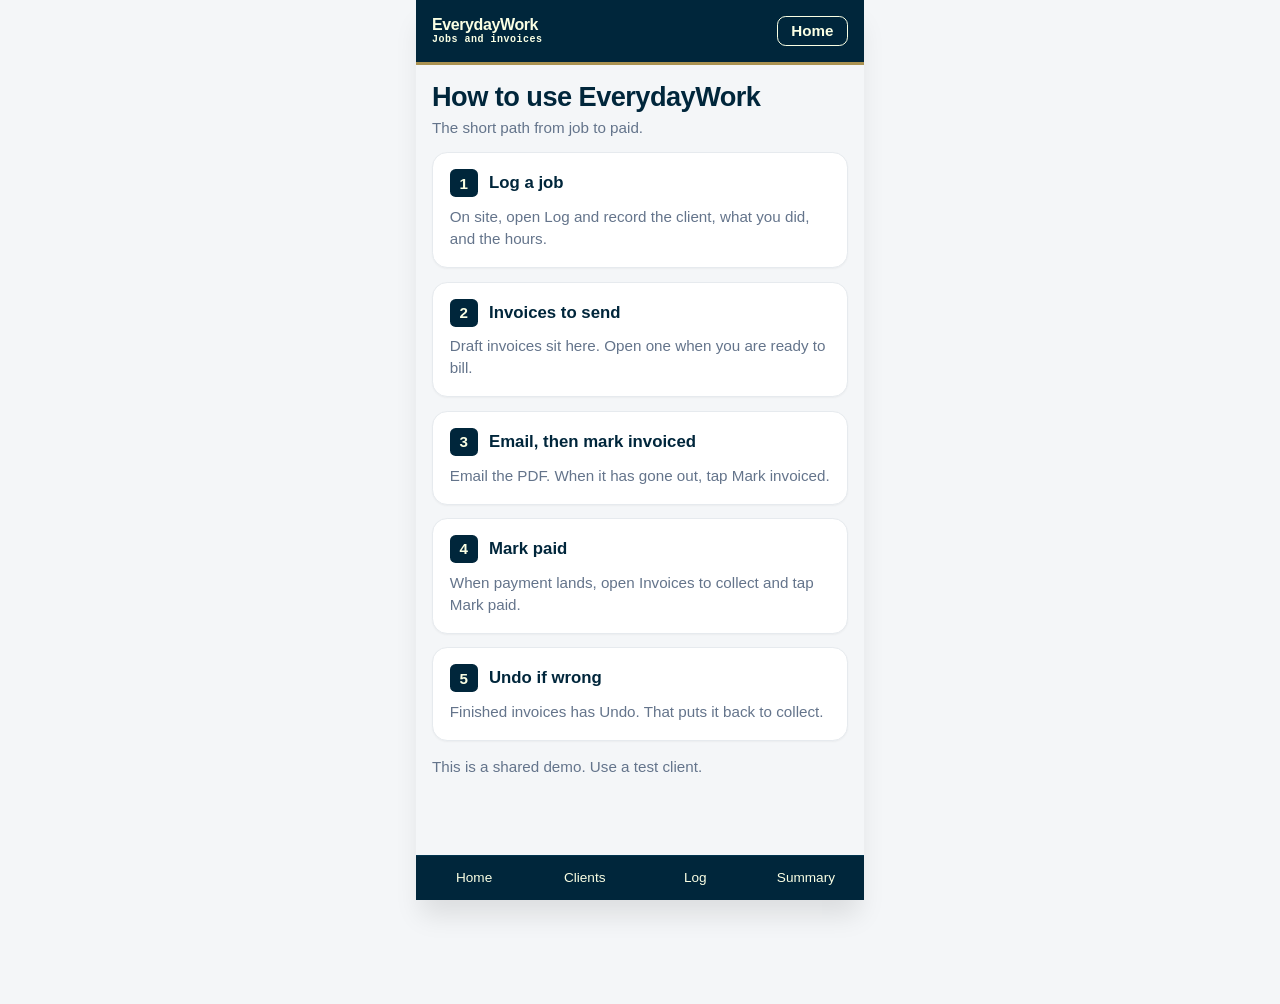
==== help.html @ bea8a46f "Merge branch 'main' into cursor/home-confirm-empty-7c6b" ====
<!DOCTYPE html>
<html lang="en">
<head>
  <meta charset="UTF-8">
  <title>How to use EverydayWork</title>
  <meta name="viewport" content="width=device-width, initial-scale=1, maximum-scale=1, user-scalable=no, viewport-fit=cover">
  <link rel="stylesheet" href="style.css?v=20">
</head>
<body>
  <div class="shell">
    <header>
      <div>
        <h1>EverydayWork</h1>
        <p>Jobs and invoices</p>
      </div>
      <div class="status-box">
        <a class="help-chip" href="index.html">Home</a>
      </div>
    </header>

    <main>
      <div class="help-page">
        <h2 class="page-title">How to use EverydayWork</h2>
        <p class="page-lead">The short path from job to paid.</p>
        <ol class="help-steps">
          <li class="help-step">
            <div class="help-step-head">
              <span class="help-num">1</span>
              <h3>Log a job</h3>
            </div>
            <p>On site, open Log and record the client, what you did, and the hours.</p>
          </li>
          <li class="help-step">
            <div class="help-step-head">
              <span class="help-num">2</span>
              <h3>Invoices to send</h3>
            </div>
            <p>Draft invoices sit here. Open one when you are ready to bill.</p>
          </li>
          <li class="help-step">
            <div class="help-step-head">
              <span class="help-num">3</span>
              <h3>Email, then mark invoiced</h3>
            </div>
            <p>Email the PDF. When it has gone out, tap Mark invoiced.</p>
          </li>
          <li class="help-step">
            <div class="help-step-head">
              <span class="help-num">4</span>
              <h3>Mark paid</h3>
            </div>
            <p>When payment lands, open Invoices to collect and tap Mark paid.</p>
          </li>
          <li class="help-step">
            <div class="help-step-head">
              <span class="help-num">5</span>
              <h3>Undo if wrong</h3>
            </div>
            <p>Finished invoices has Undo. That puts it back to collect.</p>
          </li>
        </ol>
        <p class="page-lead help-note">This is a shared demo. Use a test client.</p>
      </div>
    </main>

    <nav>
      <a href="index.html">Home</a>
      <a href="index.html">Clients</a>
      <a href="index.html">Log</a>
      <a href="index.html">Summary</a>
    </nav>
  </div>
</body>
</html>
---- style.css ----
[x-cloak] { display: none !important; }
body { font-family: -apple-system, BlinkMacSystemFont, "Segoe UI", Roboto, Arial, sans-serif; background-color: #f4f6f8; margin: 0; padding-bottom: 6.5rem; color: #1e293b; -webkit-font-smoothing: antialiased; }
.shell { max-width: 28rem; margin: 0 auto; min-height: 100vh; flex-direction: column; display: flex; background-color: #f4f6f8; box-shadow: 0 20px 25px -5px rgb(0 0 0 / 0.1); }
header { background-color: #00263B; color: #FAFFE4; padding: 1rem; display: flex; justify-content: space-between; align-items: center; flex-wrap: wrap; gap: 0.35rem 0.75rem; position: sticky; top: 0; z-index: 50; border-bottom: 3px solid #AA9251; }
.wait-label { flex: 1 0 100%; margin: 0; font-size: 0.75rem; font-weight: 700; color: #FAFFE4; font-family: inherit; line-height: 1.4; overflow-wrap: anywhere; }
header h1 { margin: 0; font-size: 1rem; font-weight: 700; letter-spacing: -0.025em; }
header p { margin: 0; font-size: 10px; color: #FAFFE4; font-family: monospace; font-weight: bold; letter-spacing: 0.05em; }
.status-box { display: flex; align-items: center; gap: 0.35rem; }
header .icon-btn { width: auto; background: transparent; color: #FAFFE4; border: 0; padding: 0.35rem; display: flex; align-items: center; justify-content: center; border-radius: 0.5rem; }
header a.icon-btn { text-decoration: none; }
header .icon-btn.cog-on { background: #01344f; }
header .help-mark { width: 1.9rem; height: 1.9rem; padding: 0; font-size: 1.25rem; font-weight: 700; line-height: 1; }
header .help-chip { display: inline-flex; align-items: center; justify-content: center; border: 1.5px solid #FAFFE4; color: #FAFFE4; background: transparent; border-radius: 0.55rem; padding: 0.4rem 0.85rem; font-size: 0.95rem; font-weight: 600; line-height: 1; text-decoration: none; }
header .icon-btn.cog-ring { width: 2.15rem; height: 2.15rem; padding: 0; border: 1.5px solid #FAFFE4; border-radius: 999px; }
header .icon-btn.cog-ring svg { width: 18px; height: 18px; }
.help-page { display: flex; flex-direction: column; }
.help-page .page-title { margin-bottom: 0.35rem; }
.help-page > .page-lead { margin-bottom: 1.05rem; }
.help-steps { list-style: none; margin: 0 0 1.05rem; padding: 0; display: flex; flex-direction: column; gap: 0.85rem; }
.help-step { background: #ffffff; border: 1px solid #e6eaee; border-radius: 0.95rem; padding: 1rem 1.05rem 1.05rem; box-shadow: 0 1px 2px rgb(0 0 0 / 0.04); }
.help-step-head { display: flex; align-items: center; gap: 0.7rem; }
.help-num { width: 1.75rem; height: 1.75rem; flex: 0 0 1.75rem; display: flex; align-items: center; justify-content: center; background: #00263B; color: #FAFFE4; border-radius: 0.35rem; font-size: 0.95rem; font-weight: 700; line-height: 1; }
.help-step h3 { margin: 0; font-size: 1.05rem; font-weight: 700; color: #00263B; }
.help-step p { margin: 0.55rem 0 0; color: #64748b; font-size: 0.95rem; font-weight: 500; line-height: 1.45; }
.help-note { margin: 0; }
.refresh-btn { border: 0; background: transparent; color: inherit; font: inherit; font-size: 0.72rem; letter-spacing: 0.06em; text-transform: uppercase; cursor: pointer; padding: 0.35rem 0.2rem; }
a.refresh-btn { text-decoration: none; }
.dot { width: 0.6rem; height: 0.6rem; border-radius: 50%; display: inline-block; background-color: #34d399; }
.dot.syncing { background-color: #FAFFE4; animation: pulse 2s cubic-bezier(0.4, 0, 0.6, 1) infinite; }
.banner { background-color: #00263B; border-bottom: 1px solid #01344f; padding: 0.5rem 0.75rem; text-align: left; font-size: 0.75rem; font-weight: 600; color: #FAFFE4; line-height: 1.4; overflow-wrap: anywhere; }
main { padding: 1rem; flex: 1; display: flex; flex-direction: column; gap: 1rem; background-color: #f4f6f8; }
.home-board { display: flex; flex-direction: column; gap: 0.85rem; }
.home-heading { margin: 0.15rem 0 0; font-size: 1.15rem; font-weight: 700; color: #0f172a; }
.pile-list { display: flex; flex-direction: column; gap: 0.75rem; }
button.pile { display: flex; align-items: center; justify-content: space-between; gap: 0.75rem; width: 100%; text-align: left; background: #ffffff; color: #0f172a; border: 1px solid #e6eaee; border-radius: 0.9rem; padding: 0.95rem 1rem; font-weight: 700; box-shadow: 0 1px 2px rgb(0 0 0 / 0.04); }
button.pile.pile-alt { background: #00263B; color: #FAFFE4; border-color: #00263B; }
.pile-copy { display: flex; flex-direction: column; min-width: 0; }
button.pile .metric-value { font-size: 1.55rem; margin-top: 0.3rem; }
.pile-hint { display: block; margin-top: 0.2rem; font-size: 0.72rem; font-weight: 600; color: #64748b; }
button.pile.pile-alt .metric-title,
button.pile.pile-alt .metric-sub,
button.pile.pile-alt .pile-hint { color: #FAFFE4; }
.pile-chevron { flex-shrink: 0; color: #00263B; }
button.pile.pile-alt .pile-chevron { color: #AA9251; }
.sheet-page > * + * { margin-top: 0.85rem; }
.sheet-page > .page-lead { margin-top: 0.3rem; }
.sheet-page > .inv-stack { margin-top: 1rem; }
.page-title { margin: 0; font-size: 1.7rem; font-weight: 700; color: #00263B; letter-spacing: -0.02em; }
.page-lead { margin: 0; color: #64748b; font-size: 0.95rem; font-weight: 500; }
.inv-stack { display: flex; flex-direction: column; gap: 0.85rem; }
.inv-card { background: #ffffff; border: 1px solid #e6eaee; border-radius: 0.95rem; padding: 1rem 1.05rem 1.05rem; box-shadow: 0 1px 2px rgb(0 0 0 / 0.04); }
.inv-client { font-size: 1.15rem; font-weight: 700; color: #00263B; }
.inv-code { margin-top: 0.15rem; color: #64748b; font-size: 0.92rem; font-weight: 500; }
.inv-amount { margin-top: 0.55rem; font-size: 1.55rem; font-weight: 700; color: #00263B; line-height: 1.15; }
.inv-actions { display: flex; gap: 0.65rem; align-items: center; }
.inv-card .inv-actions { margin-top: 0.9rem; }
.inv-actions button { flex: 1 1 0; width: auto; }
button.btn-line { background: #ffffff; color: #00263B; border: 1.5px solid #00263B; }
button.btn-line.btn-auto { flex: 0 0 auto; padding-left: 1.15rem; padding-right: 1.15rem; }
.send-bar { background: #00263B; color: #FAFFE4; border-radius: 0.75rem; padding: 0.85rem 1rem; font-weight: 700; overflow-wrap: anywhere; }
.send-heading { margin: 0; font-size: 1.2rem; font-weight: 700; color: #00263B; }
button.back-home { width: auto; align-self: flex-start; background: transparent; color: #00263B; font-size: 0.85rem; font-weight: 700; padding: 0; text-align: left; }
label.to-label { text-transform: none; letter-spacing: 0; font-size: 0.95rem; font-weight: 600; color: #334155; }
textarea.email-preview { min-height: 9rem; line-height: 1.45; white-space: pre-wrap; background: #ffffff; }
.metric-box.alt .metric-title.gold { color: #AA9251; }
section { background: #ffffff; border: 1px solid #f1f5f9; border-radius: 1rem; padding: 1.25rem; display: flex; flex-direction: column; gap: 1rem; box-shadow: 0 1px 2px 0 rgb(0 0 0 / 0.05); }
section + section { margin-top: 1rem; }
.card-title { font-size: 1rem; font-weight: 700; color: #0f172a; margin: 0; padding-bottom: 0.5rem; border-bottom: 1px solid #f1f5f9; }
.form-group { display: flex; flex-direction: column; gap: 0.375rem; }
label { font-size: 0.75rem; font-weight: 700; color: #64748b; text-transform: uppercase; letter-spacing: 0.05em; }
select, input, textarea { width: 100%; background-color: #f8fafc; border: 1px solid #e2e8f0; border-radius: 0.75rem; padding: 0.75rem; font-size: 0.875rem; color: #0f172a; box-sizing: border-box; font-family: inherit; }
input:disabled, textarea:disabled, select:disabled { background-color: #f1f5f9; color: #64748b; }
.grid-2 { display: grid; grid-template-columns: 1fr 1fr; gap: 0.75rem; }
.grid-3 { display: grid; grid-template-columns: 1fr 1fr 1fr; gap: 0.5rem; }
input[type="time"], input[type="date"], input[type="file"] { min-height: 2.75rem; }
.logo-frame { display: block; background: #ffffff; border: 1px solid #e2e8f0; border-radius: 0.75rem; padding: 0.75rem; }
.logo-frame img { display: block; max-width: 100%; max-height: 12rem; margin: 0 auto; object-fit: contain; }
.shift-note { margin: 0; font-size: 0.75rem; font-weight: 600; color: #FAFFE4; background: #00263B; border-radius: 0.75rem; padding: 0.5rem 0.75rem; }
button { width: 100%; background-color: #00263B; color: #FAFFE4; font-weight: 600; padding: 1rem; border-radius: 0.75rem; border: none; font-size: 0.875rem; cursor: pointer; }
button:disabled { background-color: #f1f5f9; color: #94a3b8; cursor: not-allowed; }
button.btn-alt { background-color: #00263B; color: #FAFFE4; }
button.btn-paid { background-color: #047857; }
button.btn-unpaid { background-color: #b45309; }
button.btn-bad { background-color: #be123c; }
nav { background-color: #00263B; color: #FAFFE4; display: flex; justify-content: center; padding: 0.45rem 0.35rem 0.7rem; position: fixed; bottom: 0; left: 0; right: 0; max-width: 28rem; margin: 0 auto; z-index: 50; border-top: 1px solid #01344f; box-sizing: border-box; gap: 0.35rem; }
nav button, nav a { background: none; color: #FAFFE4; font-size: 0.85rem; display: flex; align-items: center; justify-content: center; padding: 0.45rem 0.15rem 0.15rem; width: auto; min-width: 0; flex: 1 1 0; font-weight: 500; line-height: 1.2; text-align: center; text-decoration: none; }
button.see-more { width: auto; align-self: flex-start; background: transparent; color: #00263B; font-size: 0.8rem; font-weight: 700; padding: 0; text-align: left; }
.alert { padding: 0.875rem; border-radius: 0.75rem; text-align: center; font-size: 0.875rem; font-weight: 600; border: 1px solid transparent; }
.alert-success { background-color: #ecfdf5; color: #065f46; border-color: #a7f3d0; }
.alert-error { background-color: #fff1f2; color: #9f1239; border-color: #fecdd3; }
.metric-box { background-color: #f8fafc; border: 1px solid #f1f5f9; padding: 0.75rem; border-radius: 0.75rem; }
.metric-box.alt { background-color: #00263B; border-color: #00263B; color: #FAFFE4; }
.metric-box.warn { background-color: #fff7ed; border-color: #fed7aa; color: #9a3412; }
.metric-box.bad { background-color: #fff1f2; border-color: #fecdd3; color: #9f1239; }
button.metric-box { text-align: left; color: #0f172a; font-weight: 700; padding: 0.75rem; }
button.metric-box.alt { background-color: #00263B; color: #FAFFE4; }
button.metric-box.warn { background-color: #fff7ed; color: #9a3412; }
button.metric-box.bad { background-color: #fff1f2; color: #9f1239; }
.metric-title { font-size: 10px; font-weight: 700; color: #94a3b8; text-transform: uppercase; display: block; }
.metric-value { display: block; margin-top: 0.25rem; font-size: 1.15rem; font-weight: 700; line-height: 1.2; }
.metric-value-sm { font-size: 0.95rem; }
.metric-sub { display: block; margin-top: 0.2rem; font-size: 0.7rem; font-weight: 600; color: #64748b; }
button.seg { background: #f8fafc; color: #475569; padding: 0.65rem 0.4rem; border: 1px solid #e2e8f0; }
button.seg.seg-on { background: #00263B; color: #FAFFE4; border-color: #00263B; }
button.btn-ghost { background: #e2e8f0; color: #0f172a; }
button.inv-row { display: flex; justify-content: space-between; align-items: center; gap: 0.75rem; width: 100%; background: #fff; color: #0f172a; border: 1px solid #e2e8f0; text-align: left; padding: 0.75rem; }
.inv-main { display: flex; flex-direction: column; gap: 0.2rem; min-width: 0; }
.inv-title { font-weight: 700; font-size: 0.85rem; }
.inv-meta { font-size: 0.7rem; font-weight: 600; color: #64748b; }
.inv-side { display: flex; flex-direction: column; align-items: flex-end; gap: 0.25rem; flex-shrink: 0; }
.inv-amt { font-weight: 700; font-size: 0.85rem; }
.pill { display: inline-block; border-radius: 999px; padding: 0.15rem 0.45rem; font-size: 0.65rem; font-weight: 700; background: #e2e8f0; color: #334155; }
.pill-overdue, .pill-bad, .pill-writtenoff { background: #ffe4e6; color: #9f1239; }
.pill-due { background: #ffedd5; color: #9a3412; }
.pill-draft { background: #00263B; color: #FAFFE4; }
.pill-paid { background: #d1fae5; color: #065f46; }
.line { display: grid; grid-template-columns: 1fr 1.2fr auto; gap: 0.15rem 0.5rem; padding: 0.55rem 0; border-bottom: 1px solid #f1f5f9; font-size: 0.75rem; }
.line-amt { font-weight: 700; text-align: right; }
.line-sub { color: #64748b; font-weight: 600; }
button.btn-line:disabled,
button.btn-alt:disabled,
button.btn-paid:disabled,
button.btn-bad:disabled,
button.btn-ghost:disabled,
button.btn-unpaid:disabled {
  background-color: #f1f5f9;
  color: #94a3b8;
  cursor: not-allowed;
}
header .refresh-btn:disabled { background: transparent; color: #FAFFE4; opacity: 0.45; }
nav button, nav a { position: relative; }
nav button.nav-on { color: #FAFFE4; font-weight: 700; }
nav button.nav-on::before { content: ""; position: absolute; top: 0; left: 50%; width: 1.5rem; height: 3px; transform: translateX(-50%); background: #AA9251; border-radius: 2px; }
.metric-box.alt .metric-title,
.metric-box.alt .metric-sub,
button.metric-box.alt .metric-title,
button.metric-box.alt .metric-sub { color: #FAFFE4; }
.banner.sample { background: #fff7ed; border-bottom-color: #fed7aa; color: #9a3412; }
@keyframes pulse { 0%, 100% { opacity: 1; } 50% { opacity: .5; } }
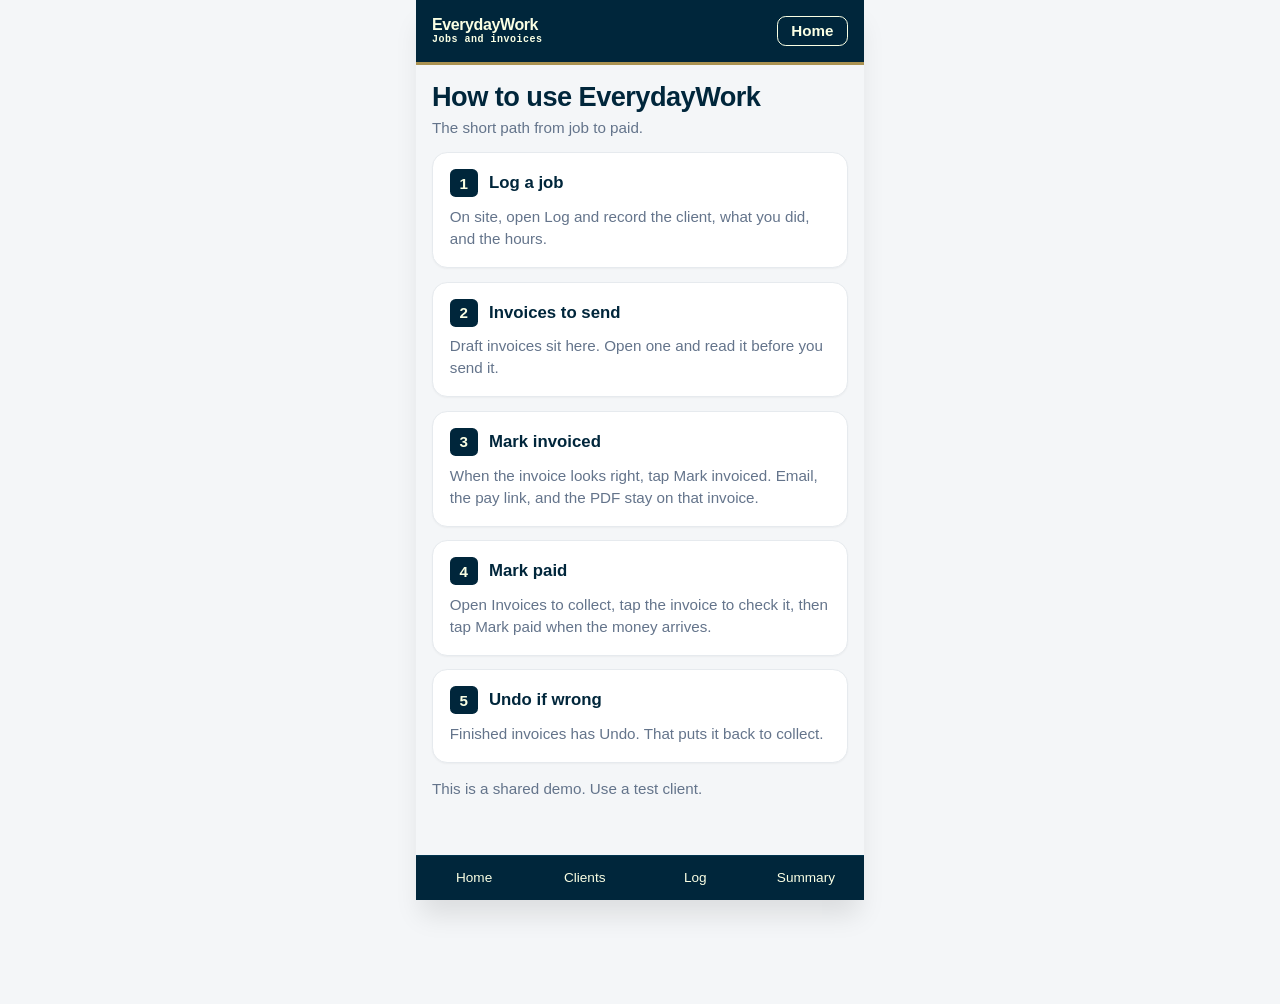
==== commit 6bb0cc27: "Show the invoice before the email, and stay on it after marking invoiced. The detail screen leads wi" ====
--- a/help.html
+++ b/help.html
@@ -4,7 +4,7 @@
   <meta charset="UTF-8">
   <title>How to use EverydayWork</title>
   <meta name="viewport" content="width=device-width, initial-scale=1, maximum-scale=1, user-scalable=no, viewport-fit=cover">
-  <link rel="stylesheet" href="style.css?v=20">
+  <link rel="stylesheet" href="style.css?v=22">
 </head>
 <body>
   <div class="shell">
@@ -35,21 +35,21 @@
               <span class="help-num">2</span>
               <h3>Invoices to send</h3>
             </div>
-            <p>Draft invoices sit here. Open one when you are ready to bill.</p>
+            <p>Draft invoices sit here. Open one and read it before you send it.</p>
           </li>
           <li class="help-step">
             <div class="help-step-head">
               <span class="help-num">3</span>
-              <h3>Email, then mark invoiced</h3>
+              <h3>Mark invoiced</h3>
             </div>
-            <p>Email the PDF. When it has gone out, tap Mark invoiced.</p>
+            <p>When the invoice looks right, tap Mark invoiced. Email, the pay link, and the PDF stay on that invoice.</p>
           </li>
           <li class="help-step">
             <div class="help-step-head">
               <span class="help-num">4</span>
               <h3>Mark paid</h3>
             </div>
-            <p>When payment lands, open Invoices to collect and tap Mark paid.</p>
+            <p>Open Invoices to collect, tap the invoice to check it, then tap Mark paid when the money arrives.</p>
           </li>
           <li class="help-step">
             <div class="help-step-head">
@@ -64,11 +64,23 @@
     </main>
 
     <nav>
-      <a href="index.html">Home</a>
-      <a href="index.html">Clients</a>
-      <a href="index.html">Log</a>
-      <a href="index.html">Summary</a>
+      <a href="index.html?tab=home">Home</a>
+      <a href="index.html?tab=clients">Clients</a>
+      <a href="index.html?tab=log">Log</a>
+      <a href="index.html?tab=summary">Summary</a>
     </nav>
   </div>
+  <script>
+    (function () {
+      if (!/(?:\?|&)preview=1(?:&|$)/.test(location.search)) return;
+      var links = document.querySelectorAll("nav a, a.help-chip");
+      for (var i = 0; i < links.length; i++) {
+        var href = links[i].getAttribute("href") || "";
+        if (href.indexOf("index.html") !== 0) continue;
+        if (/(?:\?|&)preview=1(?:&|$)/.test("?" + href.split("?")[1])) continue;
+        links[i].setAttribute("href", href + (href.indexOf("?") === -1 ? "?" : "&") + "preview=1");
+      }
+    })();
+  </script>
 </body>
 </html>
--- a/style.css
+++ b/style.css
@@ -33,25 +33,30 @@
 .home-heading { margin: 0.15rem 0 0; font-size: 1.15rem; font-weight: 700; color: #0f172a; }
 .pile-list { display: flex; flex-direction: column; gap: 0.75rem; }
 button.pile { display: flex; align-items: center; justify-content: space-between; gap: 0.75rem; width: 100%; text-align: left; background: #ffffff; color: #0f172a; border: 1px solid #e6eaee; border-radius: 0.9rem; padding: 0.95rem 1rem; font-weight: 700; box-shadow: 0 1px 2px rgb(0 0 0 / 0.04); }
-button.pile.pile-alt { background: #00263B; color: #FAFFE4; border-color: #00263B; }
 .pile-copy { display: flex; flex-direction: column; min-width: 0; }
 button.pile .metric-value { font-size: 1.55rem; margin-top: 0.3rem; }
-.pile-hint { display: block; margin-top: 0.2rem; font-size: 0.72rem; font-weight: 600; color: #64748b; }
-button.pile.pile-alt .metric-title,
-button.pile.pile-alt .metric-sub,
-button.pile.pile-alt .pile-hint { color: #FAFFE4; }
+.pile-hint { display: block; margin-top: 0.2rem; font-size: 0.72rem; font-weight: 600; color: #64748b; text-transform: none; letter-spacing: 0; }
+.pile-empty { display: block; margin-top: 0.35rem; font-size: 0.95rem; font-weight: 600; color: #64748b; text-transform: none; letter-spacing: 0; }
 .pile-chevron { flex-shrink: 0; color: #00263B; }
-button.pile.pile-alt .pile-chevron { color: #AA9251; }
 .sheet-page > * + * { margin-top: 0.85rem; }
 .sheet-page > .page-lead { margin-top: 0.3rem; }
 .sheet-page > .inv-stack { margin-top: 1rem; }
 .page-title { margin: 0; font-size: 1.7rem; font-weight: 700; color: #00263B; letter-spacing: -0.02em; }
 .page-lead { margin: 0; color: #64748b; font-size: 0.95rem; font-weight: 500; }
+.pay-row { display: flex; align-items: center; gap: 0.55rem; margin: 0.15rem 0 0.85rem; }
+a.pay-open { flex: 1 1 auto; min-width: 0; overflow-wrap: anywhere; color: #00263B; font-weight: 700; font-size: 0.92rem; }
+button.pay-copy { width: 2.5rem; height: 2.5rem; flex: 0 0 2.5rem; padding: 0; background: #ffffff; color: #00263B; border: 1px solid #e2e8f0; border-radius: 0.65rem; display: flex; align-items: center; justify-content: center; }
+button.pay-copy:disabled { background: #ffffff; color: #94a3b8; }
+.pay-copied { margin: -0.35rem 0 0.75rem; color: #065f46; font-size: 0.8rem; font-weight: 700; }
 .inv-stack { display: flex; flex-direction: column; gap: 0.85rem; }
-.inv-card { background: #ffffff; border: 1px solid #e6eaee; border-radius: 0.95rem; padding: 1rem 1.05rem 1.05rem; box-shadow: 0 1px 2px rgb(0 0 0 / 0.04); }
+.inv-card { background: #ffffff; border: 1px solid #e6eaee; border-radius: 0.95rem; padding: 1rem 1.05rem 1.05rem; box-shadow: 0 1px 2px rgb(0 0 0 / 0.04); cursor: pointer; }
 .inv-client { font-size: 1.15rem; font-weight: 700; color: #00263B; }
 .inv-code { margin-top: 0.15rem; color: #64748b; font-size: 0.92rem; font-weight: 500; }
-.inv-amount { margin-top: 0.55rem; font-size: 1.55rem; font-weight: 700; color: #00263B; line-height: 1.15; }
+.inv-facts { margin-top: 0.45rem; display: flex; flex-direction: column; gap: 0.16rem; }
+.inv-fact { display: flex; gap: 0.45rem; align-items: baseline; font-size: 0.9rem; line-height: 1.35; color: #1e293b; font-weight: 500; }
+.inv-k { flex: 0 0 auto; font-weight: 700; color: #64748b; }
+.inv-fact span:last-child { min-width: 0; overflow-wrap: anywhere; }
+.inv-amount { margin-top: 0.5rem; font-size: 1.55rem; font-weight: 700; color: #00263B; line-height: 1.15; }
 .inv-actions { display: flex; gap: 0.65rem; align-items: center; }
 .inv-card .inv-actions { margin-top: 0.9rem; }
 .inv-actions button { flex: 1 1 0; width: auto; }
@@ -61,7 +66,36 @@
 .send-heading { margin: 0; font-size: 1.2rem; font-weight: 700; color: #00263B; }
 button.back-home { width: auto; align-self: flex-start; background: transparent; color: #00263B; font-size: 0.85rem; font-weight: 700; padding: 0; text-align: left; }
 label.to-label { text-transform: none; letter-spacing: 0; font-size: 0.95rem; font-weight: 600; color: #334155; }
-textarea.email-preview { min-height: 9rem; line-height: 1.45; white-space: pre-wrap; background: #ffffff; }
+textarea.email-preview { min-height: 4.25rem; line-height: 1.4; white-space: pre-wrap; background: #ffffff; }
+.invoice-sheet { background: #ffffff; border: 1px solid #e6eaee; border-radius: 0.95rem; padding: 1rem 1rem 0.75rem; box-shadow: 0 1px 2px rgb(0 0 0 / 0.04); }
+.invoice-head { display: flex; justify-content: space-between; align-items: flex-start; gap: 0.75rem; }
+.invoice-head > div:first-child { min-width: 0; }
+.invoice-sheet .page-title { overflow-wrap: anywhere; }
+.invoice-meta > div { min-width: 0; }
+.inv-actions { flex-wrap: wrap; }
+.invoice-kicker { margin: 0; font-size: 0.72rem; font-weight: 700; letter-spacing: 0.06em; text-transform: uppercase; color: #64748b; }
+.invoice-client { margin: 0.15rem 0 0; font-size: 1.05rem; font-weight: 700; color: #00263B; overflow-wrap: anywhere; }
+.invoice-job { margin: 0.25rem 0 0; color: #334155; font-size: 0.92rem; font-weight: 600; overflow-wrap: anywhere; }
+.invoice-total-block { flex: 0 0 auto; text-align: right; }
+.invoice-total { display: block; margin-top: 0.15rem; font-size: 1.45rem; font-weight: 700; color: #00263B; line-height: 1.1; }
+.invoice-meta { display: grid; grid-template-columns: 1fr 1fr; gap: 0.55rem 0.75rem; margin: 0.9rem 0 0; }
+.invoice-meta dt { font-size: 0.68rem; font-weight: 700; letter-spacing: 0.04em; text-transform: uppercase; color: #94a3b8; }
+.invoice-meta dd { margin: 0.12rem 0 0; font-size: 0.92rem; font-weight: 600; color: #1e293b; overflow-wrap: anywhere; }
+.invoice-lines { margin-top: 0.85rem; border-top: 1px solid #e6eaee; }
+.invoice-line { display: flex; justify-content: space-between; align-items: flex-start; gap: 0.75rem; padding: 0.7rem 0; border-bottom: 1px solid #f1f5f9; }
+.invoice-line-main { min-width: 0; }
+.invoice-line-title { display: block; font-weight: 700; color: #00263B; overflow-wrap: anywhere; }
+.invoice-line-meta { display: block; margin-top: 0.15rem; color: #64748b; font-size: 0.8rem; font-weight: 600; overflow-wrap: anywhere; }
+.invoice-line-amt { flex: 0 0 auto; font-weight: 700; color: #00263B; }
+.invoice-totals { margin-top: 0.35rem; }
+.invoice-total-row { display: flex; justify-content: space-between; gap: 0.75rem; padding: 0.22rem 0; font-size: 0.92rem; font-weight: 600; color: #334155; }
+.invoice-grand { margin-top: 0.15rem; padding-top: 0.45rem; border-top: 2px solid #AA9251; font-size: 1.05rem; font-weight: 700; color: #00263B; }
+.email-sheet { background: #ffffff; border: 1px solid #e6eaee; border-radius: 0.85rem; padding: 0.7rem; }
+.email-sheet > * + * { margin-top: 0.55rem; }
+.email-sheet button { padding: 0.7rem; }
+.send-dock { position: sticky; bottom: 4.4rem; z-index: 30; background: #f4f6f8; padding-top: 0.35rem; }
+.send-dock-inner { display: flex; flex-direction: column; gap: 0.55rem; }
+.metric-title.gold { color: #AA9251; }
 .metric-box.alt .metric-title.gold { color: #AA9251; }
 section { background: #ffffff; border: 1px solid #f1f5f9; border-radius: 1rem; padding: 1.25rem; display: flex; flex-direction: column; gap: 1rem; box-shadow: 0 1px 2px 0 rgb(0 0 0 / 0.05); }
 section + section { margin-top: 1rem; }
@@ -86,6 +120,9 @@
 nav button, nav a { background: none; color: #FAFFE4; font-size: 0.85rem; display: flex; align-items: center; justify-content: center; padding: 0.45rem 0.15rem 0.15rem; width: auto; min-width: 0; flex: 1 1 0; font-weight: 500; line-height: 1.2; text-align: center; text-decoration: none; }
 button.see-more { width: auto; align-self: flex-start; background: transparent; color: #00263B; font-size: 0.8rem; font-weight: 700; padding: 0; text-align: left; }
 .alert { padding: 0.875rem; border-radius: 0.75rem; text-align: center; font-size: 0.875rem; font-weight: 600; border: 1px solid transparent; }
+.job-logged-line { display: flex; flex-wrap: wrap; align-items: center; justify-content: center; gap: 0.75rem; margin: 0; }
+button.text-btn { width: auto; background: transparent; color: inherit; padding: 0; border-radius: 0; font-weight: 700; text-decoration: underline; text-underline-offset: 0.18em; }
+button.text-btn:disabled { background: transparent; color: inherit; opacity: 0.55; }
 .alert-success { background-color: #ecfdf5; color: #065f46; border-color: #a7f3d0; }
 .alert-error { background-color: #fff1f2; color: #9f1239; border-color: #fecdd3; }
 .metric-box { background-color: #f8fafc; border: 1px solid #f1f5f9; padding: 0.75rem; border-radius: 0.75rem; }
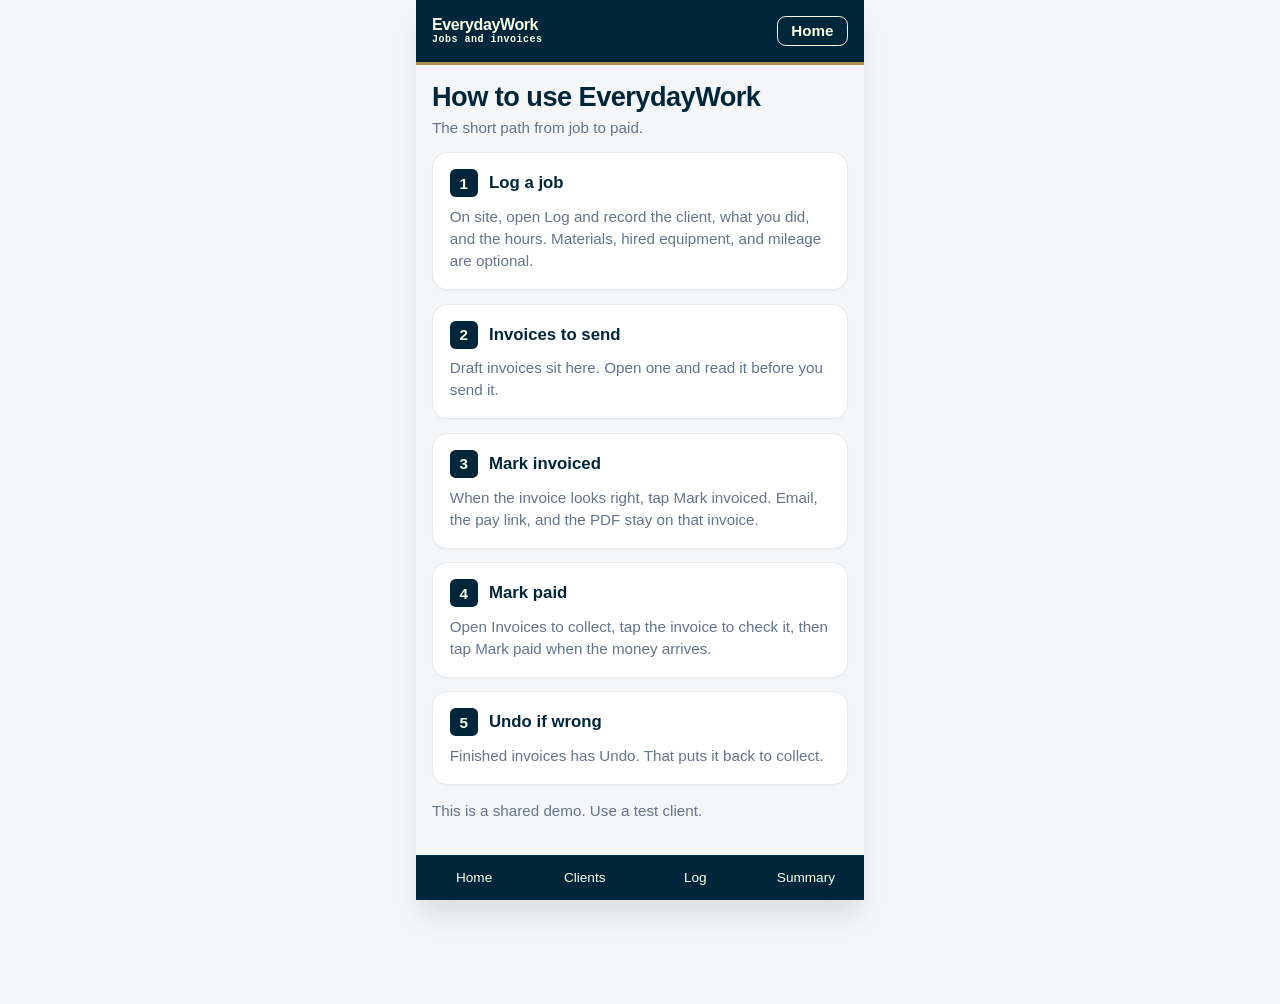
==== commit d3e4ee4f: "Show job profit from costs stamped when the job is logged. Materials, hired equipment, mileage, and " ====
--- a/help.html
+++ b/help.html
@@ -28,7 +28,7 @@
               <span class="help-num">1</span>
               <h3>Log a job</h3>
             </div>
-            <p>On site, open Log and record the client, what you did, and the hours.</p>
+            <p>On site, open Log and record the client, what you did, and the hours. Materials, hired equipment, and mileage are optional.</p>
           </li>
           <li class="help-step">
             <div class="help-step-head">
--- a/style.css
+++ b/style.css
@@ -61,13 +61,17 @@
 .inv-card .inv-actions { margin-top: 0.9rem; }
 .inv-actions button { flex: 1 1 0; width: auto; }
 button.btn-line { background: #ffffff; color: #00263B; border: 1.5px solid #00263B; }
+button.btn-quiet { width: auto; align-self: center; background: transparent; color: #64748b; padding: 0.15rem 0.35rem; font-size: 0.8rem; font-weight: 700; }
+button.btn-quiet:disabled { background: transparent; color: #94a3b8; }
+.send-dock .pay-row, .send-dock .pay-copied { margin: 0; }
+.send-dock .share-whatsapp { flex: 1 1 100%; }
 button.btn-line.btn-auto { flex: 0 0 auto; padding-left: 1.15rem; padding-right: 1.15rem; }
 .send-bar { background: #00263B; color: #FAFFE4; border-radius: 0.75rem; padding: 0.85rem 1rem; font-weight: 700; overflow-wrap: anywhere; }
 .send-heading { margin: 0; font-size: 1.2rem; font-weight: 700; color: #00263B; }
 button.back-home { width: auto; align-self: flex-start; background: transparent; color: #00263B; font-size: 0.85rem; font-weight: 700; padding: 0; text-align: left; }
 label.to-label { text-transform: none; letter-spacing: 0; font-size: 0.95rem; font-weight: 600; color: #334155; }
 textarea.email-preview { min-height: 4.25rem; line-height: 1.4; white-space: pre-wrap; background: #ffffff; }
-.invoice-sheet { background: #ffffff; border: 1px solid #e6eaee; border-radius: 0.95rem; padding: 1rem 1rem 0.75rem; box-shadow: 0 1px 2px rgb(0 0 0 / 0.04); }
+.invoice-sheet { background: #ffffff; border: 1px solid #e6eaee; border-radius: 0.95rem; padding: 1rem 1rem 0.75rem; box-shadow: 0 1px 2px rgb(0 0 0 / 0.04); scroll-margin-top: 5.25rem; }
 .invoice-head { display: flex; justify-content: space-between; align-items: flex-start; gap: 0.75rem; }
 .invoice-head > div:first-child { min-width: 0; }
 .invoice-sheet .page-title { overflow-wrap: anywhere; }
@@ -88,12 +92,22 @@
 .invoice-line-meta { display: block; margin-top: 0.15rem; color: #64748b; font-size: 0.8rem; font-weight: 600; overflow-wrap: anywhere; }
 .invoice-line-amt { flex: 0 0 auto; font-weight: 700; color: #00263B; }
 .invoice-totals { margin-top: 0.35rem; }
+.option-group { border: 1px solid #e2e8f0; border-radius: 0.85rem; padding: 0.35rem 0.9rem 0.9rem; background: #ffffff; }
+.option-group summary { cursor: pointer; font-weight: 700; color: #00263B; padding: 0.6rem 0; }
+.option-group[open] summary { margin-bottom: 0.15rem; }
+.vat-note { margin: 0 0 0.85rem; color: #64748b; font-size: 0.85rem; font-weight: 600; line-height: 1.4; }
+.switch-row { display: flex; align-items: center; justify-content: space-between; gap: 0.75rem; margin-bottom: 0.85rem; }
+.switch-label { font-size: 0.95rem; font-weight: 700; color: #00263B; text-transform: none; letter-spacing: 0; }
+button.switch { width: 3.15rem; height: 1.85rem; flex: 0 0 3.15rem; padding: 0.18rem; border-radius: 999px; background: #e2e8f0; position: relative; }
+button.switch.switch-on { background: #00263B; }
+.switch-knob { display: block; width: 1.45rem; height: 1.45rem; border-radius: 999px; background: #ffffff; transform: translateX(0); }
+button.switch.switch-on .switch-knob { transform: translateX(1.3rem); }
 .invoice-total-row { display: flex; justify-content: space-between; gap: 0.75rem; padding: 0.22rem 0; font-size: 0.92rem; font-weight: 600; color: #334155; }
 .invoice-grand { margin-top: 0.15rem; padding-top: 0.45rem; border-top: 2px solid #AA9251; font-size: 1.05rem; font-weight: 700; color: #00263B; }
 .email-sheet { background: #ffffff; border: 1px solid #e6eaee; border-radius: 0.85rem; padding: 0.7rem; }
 .email-sheet > * + * { margin-top: 0.55rem; }
 .email-sheet button { padding: 0.7rem; }
-.send-dock { position: sticky; bottom: 4.4rem; z-index: 30; background: #f4f6f8; padding-top: 0.35rem; }
+.send-dock { position: sticky; bottom: 4.4rem; z-index: 30; background: #f4f6f8; padding-top: 0.35rem; max-height: calc(100dvh - 9.5rem); overflow-y: auto; }
 .send-dock-inner { display: flex; flex-direction: column; gap: 0.55rem; }
 .metric-title.gold { color: #AA9251; }
 .metric-box.alt .metric-title.gold { color: #AA9251; }
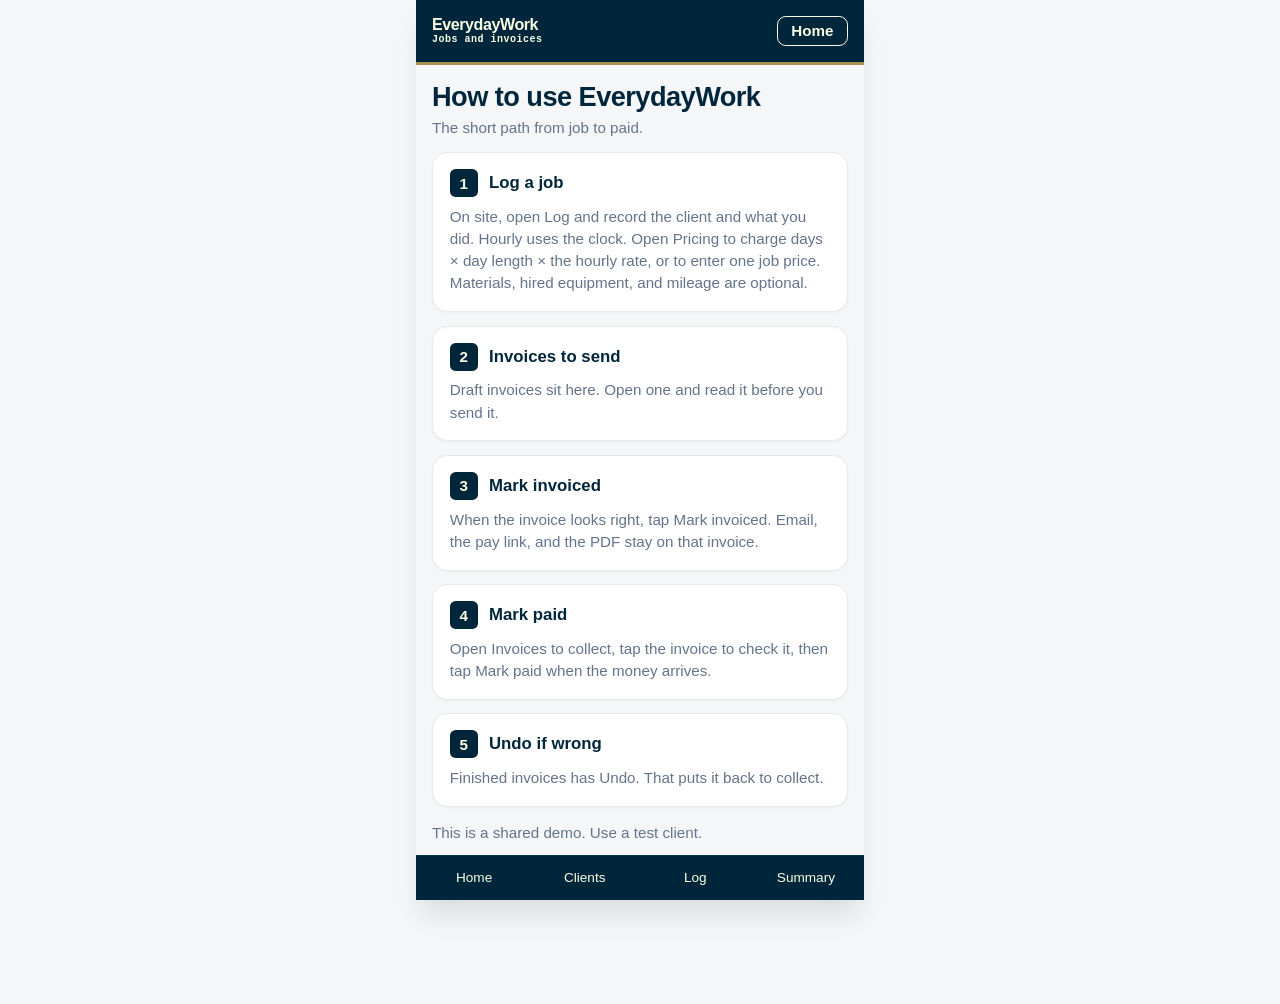
==== commit d4d349ab: "Add hourly, daily, and job price on Log a job. Apps Script writes the daily and job-price totals as " ====
--- a/help.html
+++ b/help.html
@@ -28,7 +28,7 @@
               <span class="help-num">1</span>
               <h3>Log a job</h3>
             </div>
-            <p>On site, open Log and record the client, what you did, and the hours. Materials, hired equipment, and mileage are optional.</p>
+            <p>On site, open Log and record the client and what you did. Hourly uses the clock. Open Pricing to charge days × day length × the hourly rate, or to enter one job price. Materials, hired equipment, and mileage are optional.</p>
           </li>
           <li class="help-step">
             <div class="help-step-head">
--- a/style.css
+++ b/style.css
@@ -30,6 +30,8 @@
 .banner { background-color: #00263B; border-bottom: 1px solid #01344f; padding: 0.5rem 0.75rem; text-align: left; font-size: 0.75rem; font-weight: 600; color: #FAFFE4; line-height: 1.4; overflow-wrap: anywhere; }
 main { padding: 1rem; flex: 1; display: flex; flex-direction: column; gap: 1rem; background-color: #f4f6f8; }
 .home-board { display: flex; flex-direction: column; gap: 0.85rem; }
+.home-pair { display: grid; grid-template-columns: 1fr 1fr; gap: 0.6rem; }
+.home-pair button { padding: 0.9rem 0.45rem; }
 .home-heading { margin: 0.15rem 0 0; font-size: 1.15rem; font-weight: 700; color: #0f172a; }
 .pile-list { display: flex; flex-direction: column; gap: 0.75rem; }
 button.pile { display: flex; align-items: center; justify-content: space-between; gap: 0.75rem; width: 100%; text-align: left; background: #ffffff; color: #0f172a; border: 1px solid #e6eaee; border-radius: 0.9rem; padding: 0.95rem 1rem; font-weight: 700; box-shadow: 0 1px 2px rgb(0 0 0 / 0.04); }
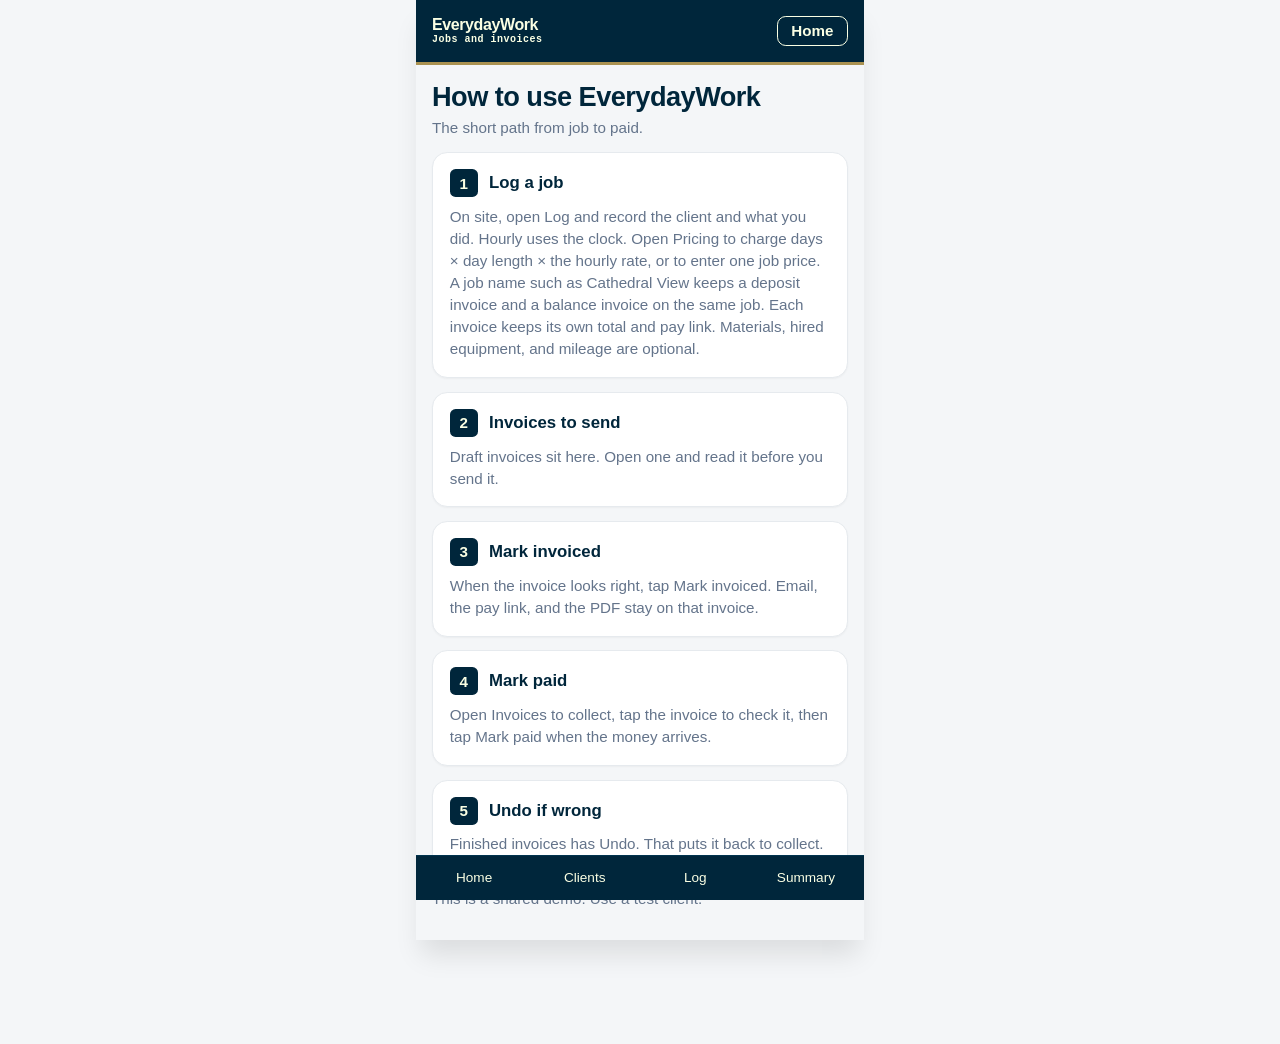
==== commit fa0a0bde: "Stamp a job name so two invoices can share one job. A deposit and a balance keep their own codes, to" ====
--- a/help.html
+++ b/help.html
@@ -28,7 +28,7 @@
               <span class="help-num">1</span>
               <h3>Log a job</h3>
             </div>
-            <p>On site, open Log and record the client and what you did. Hourly uses the clock. Open Pricing to charge days × day length × the hourly rate, or to enter one job price. Materials, hired equipment, and mileage are optional.</p>
+            <p>On site, open Log and record the client and what you did. Hourly uses the clock. Open Pricing to charge days × day length × the hourly rate, or to enter one job price. A job name such as Cathedral View keeps a deposit invoice and a balance invoice on the same job. Each invoice keeps its own total and pay link. Materials, hired equipment, and mileage are optional.</p>
           </li>
           <li class="help-step">
             <div class="help-step-head">
--- a/style.css
+++ b/style.css
@@ -88,6 +88,9 @@
 .invoice-meta dt { font-size: 0.68rem; font-weight: 700; letter-spacing: 0.04em; text-transform: uppercase; color: #94a3b8; }
 .invoice-meta dd { margin: 0.12rem 0 0; font-size: 0.92rem; font-weight: 600; color: #1e293b; overflow-wrap: anywhere; }
 .invoice-lines { margin-top: 0.85rem; border-top: 1px solid #e6eaee; }
+.related-invoices { margin-top: 0.85rem; }
+.related-invoices .page-lead { margin-bottom: 0.45rem; }
+.related-invoices .inv-row + .inv-row { margin-top: 0.45rem; }
 .invoice-line { display: flex; justify-content: space-between; align-items: flex-start; gap: 0.75rem; padding: 0.7rem 0; border-bottom: 1px solid #f1f5f9; }
 .invoice-line-main { min-width: 0; }
 .invoice-line-title { display: block; font-weight: 700; color: #00263B; overflow-wrap: anywhere; }
@@ -95,6 +98,7 @@
 .invoice-line-amt { flex: 0 0 auto; font-weight: 700; color: #00263B; }
 .invoice-totals { margin-top: 0.35rem; }
 .option-group { border: 1px solid #e2e8f0; border-radius: 0.85rem; padding: 0.35rem 0.9rem 0.9rem; background: #ffffff; }
+.option-group:not([open]) > :not(summary) { display: none; }
 .option-group summary { cursor: pointer; font-weight: 700; color: #00263B; padding: 0.6rem 0; }
 .option-group[open] summary { margin-bottom: 0.15rem; }
 .vat-note { margin: 0 0 0.85rem; color: #64748b; font-size: 0.85rem; font-weight: 600; line-height: 1.4; }
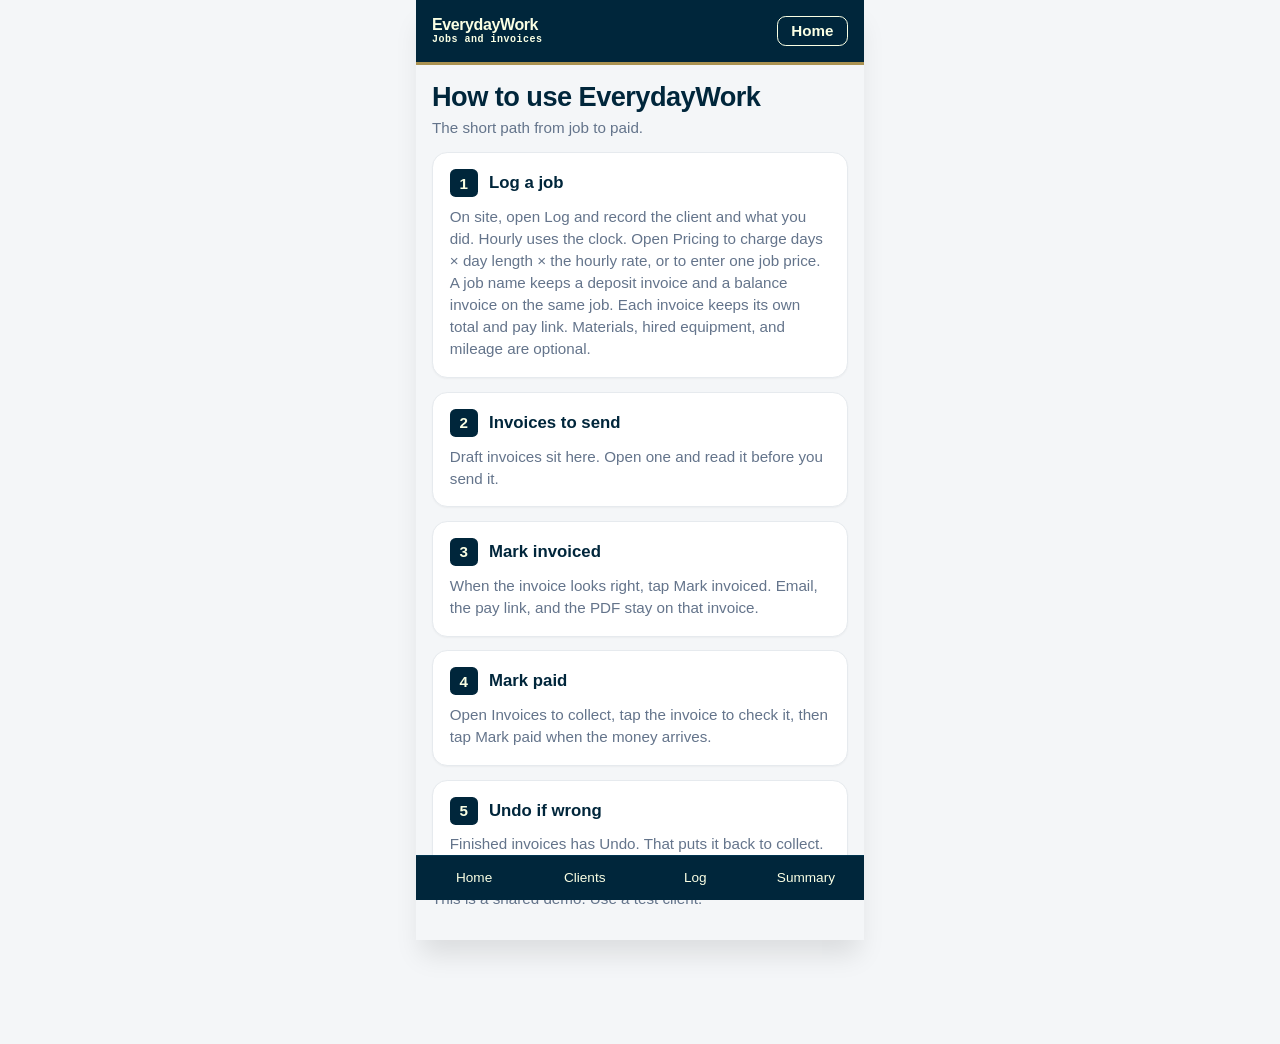
==== commit ae265885: "Drop the Cathedral View example from the job name field and help. The job name field still groups a " ====
--- a/help.html
+++ b/help.html
@@ -28,7 +28,7 @@
               <span class="help-num">1</span>
               <h3>Log a job</h3>
             </div>
-            <p>On site, open Log and record the client and what you did. Hourly uses the clock. Open Pricing to charge days × day length × the hourly rate, or to enter one job price. A job name such as Cathedral View keeps a deposit invoice and a balance invoice on the same job. Each invoice keeps its own total and pay link. Materials, hired equipment, and mileage are optional.</p>
+            <p>On site, open Log and record the client and what you did. Hourly uses the clock. Open Pricing to charge days × day length × the hourly rate, or to enter one job price. A job name keeps a deposit invoice and a balance invoice on the same job. Each invoice keeps its own total and pay link. Materials, hired equipment, and mileage are optional.</p>
           </li>
           <li class="help-step">
             <div class="help-step-head">
